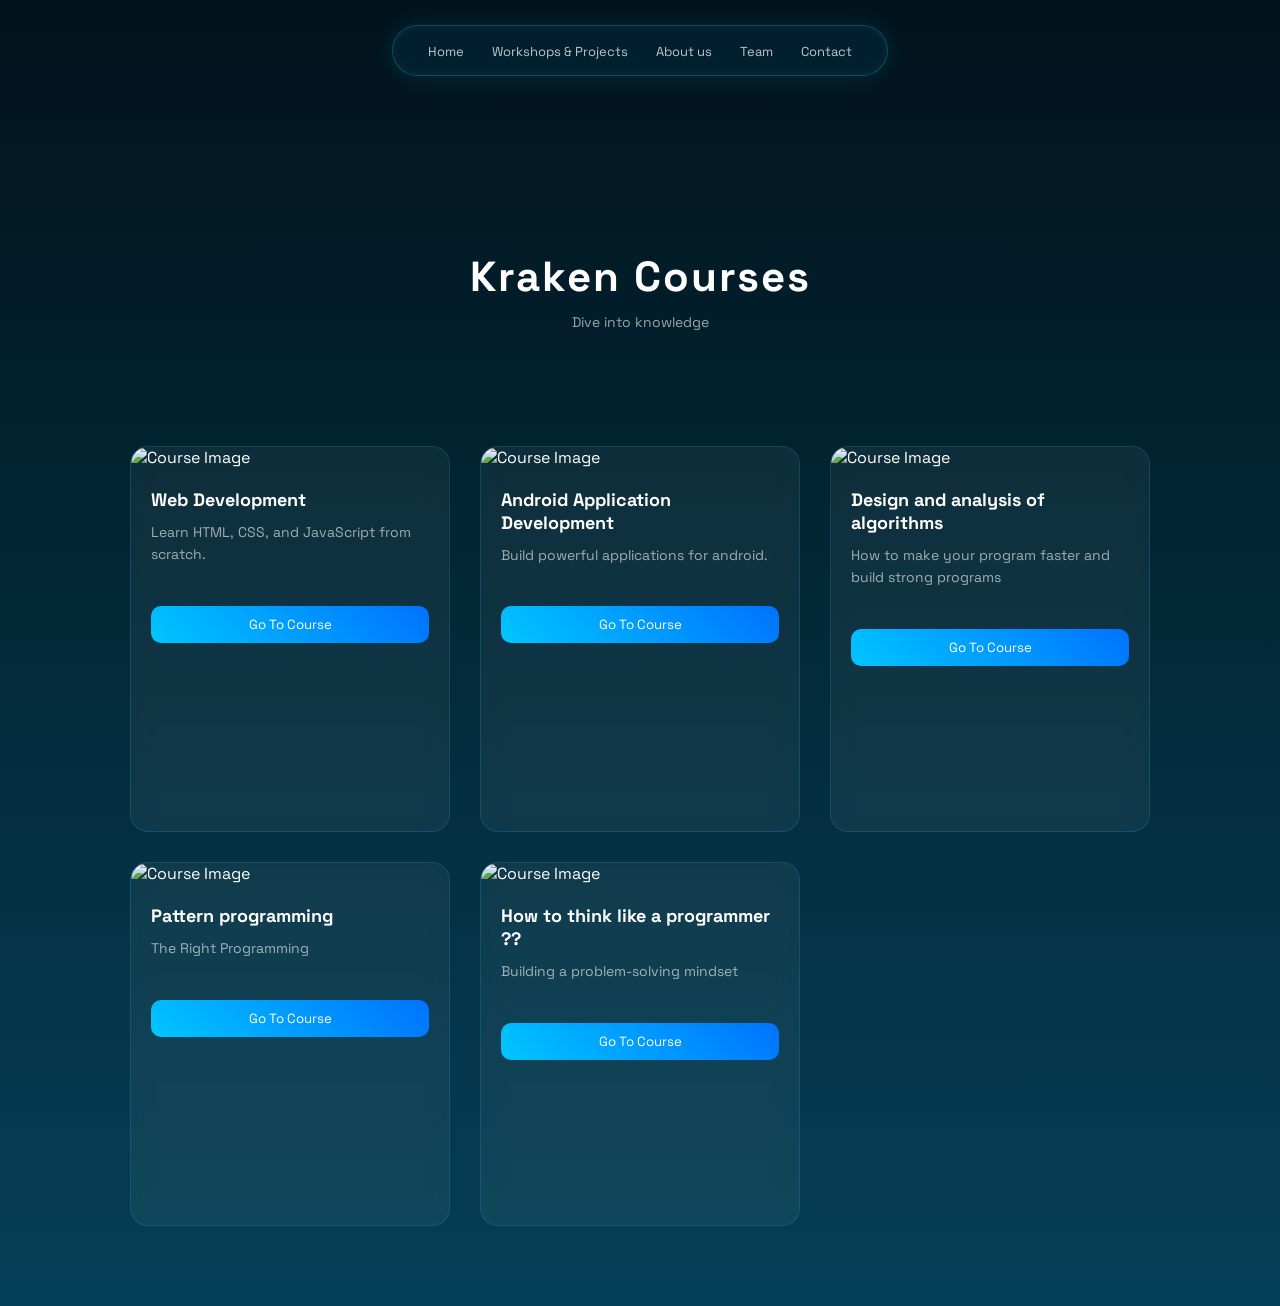
==== courses.html @ 7a17cb54 "Add files via upload" ====
<!DOCTYPE html>
<html lang="en">
<head>
    <meta charset="UTF-8">
    <meta name="viewport" content="width=device-width, initial-scale=1.0">
    <title>Kraken Courses</title>
        <link rel="icon" type="image/png" href="Images/Personal/k.png">
    <link rel="stylesheet" href="style.css">
</head>
<body class="courses-page">

<header class="sub-page-header">
    <header class="main">
        <nav>
            <ul>
                 <li><a href="../Index.html">Home</a></li>
                 <li><a href="../Index.html#workshops-projects">Workshops & Projects</a></li>
                 <li><a href="../Index.html#about-section">About us</a></li>
                 <li><a href="../Index.html#team-section">Team</a></li>
                 <li><a href="../Index.html#contact-section">Contact</a></li>
            </ul>
        </nav>
    </header>
</header>
<body class="courses-page">

    <header class="sub-page-header">
        <h1>Kraken Courses</h1>
        <p>Dive into knowledge</p>
    </header>

    <section class="courses-container">

        <article class="course-card">
            <img src="images/Courses/WebDevelopment.png" alt="Course Image">

            <div class="course-content">
                <h3>Web Development</h3>
                <p>Learn HTML, CSS, and JavaScript from scratch.</p>
                <a href="Courses/Web.html">
                <button>Go To Course</button>
                </a>
            </div>
        </article>

        <article class="course-card">
            <img src="Images/Courses/AndroidDev.png" alt="Course Image">

            <div class="course-content">
                <h3>Android Application Development</h3>
                <p>Build powerful applications for android.</p>
                <a href="Courses/Android.html" >
                    <button>Go To Course</button>
                </a>
            </div>
        </article>

        <article class="course-card">
            <img src="Images/Courses/Algo.png" alt="Course Image">

            <div class="course-content">
                <h3>Design and analysis of algorithms</h3>
                <p>How to make your program faster and build strong programs</p>
                <a href="Courses/Design.html" >
                <button>Go To Course</button>
                </a>
            </div>
        </article>

        <article class="course-card">
            <img src="Images/Courses/PatternProg.png" alt="Course Image">

            <div class="course-content">
                <h3>Pattern programming</h3>
                <p>The Right Programming</p>
                <a href="Courses/Pattern.html" >
                <button>Go To Course</button>
                </a>
            </div>
        </article>

        <article class="course-card">
            <img src="Images/Courses/HowDoYouThink.jpeg" alt="Course Image">

            <div class="course-content">
                <h3>How to think like a programmer ??</h3>
                <p>Building a problem-solving mindset</p>
                <a href="Courses/How.html" >
                <button>Go To Course</button>
                </a>
            </div>
        </article>

    </section>

</body>
</html>
---- style.css ----
/* ================= GLOBAL ================= */
@import url('https://fonts.googleapis.com/css2?family=Space+Grotesk:wght@300;400;500;600;700&display=swap');
* {
    margin: 0;
    padding: 0;
    box-sizing: border-box;
}

body {
    font-family: 'Space Grotesk', sans-serif;
    background: #050816;
    color: white;
}

html{
   scroll-behavior: smooth ;
}

/* ================= NAVBAR CAPSULE ================= */

.main {
    position: fixed;
    top: 25px;
    left: 50%;
    transform: translateX(-50%);
    z-index: 1000;
}

/* الكبسولة نفسها */

nav {
    display: flex;
    align-items: center;
    gap: 40px;

    padding: 14px 35px;

    border-radius: 50px;

    background: rgba(0, 180, 255, 0.08);
    backdrop-filter: blur(12px);

    border: 1px solid rgba(0, 229, 255, 0.25);

    box-shadow: 
        0 0 25px rgba(0, 229, 255, 0.12),
        inset 0 0 10px rgba(255, 255, 255, 0.05);
}


/* Menu */

nav ul {
    list-style: none;
    display: flex;
    gap: 28px;
}

nav ul li a {
    text-decoration: none;
    color: rgba(255, 255, 255, 0.75);
    font-size: 13px;
    transition: 0.3s;
    position: relative;
}

/* Hover */

nav ul li a:hover {
    color: #00e5ff;
}

nav ul li a::after {
    content: "";
    position: absolute;
    left: 0;
    bottom: -4px;
    width: 0;
    height: 2px;
    background: #00e5ff;
    transition: 0.3s;
}

nav ul li a:hover::after {
    width: 100%;
}

nav ul li a.active {
    color: #00e5ff;
}

nav ul li a.active::after {
    width: 100%;
}

@media (max-width: 768px) {

    nav {
        padding: 10px 18px;   /* كان 14px 35px */
        gap: 20px;            /* كان 40px */
        border-radius: 30px;  /* أخف شوي */
    }

    nav ul {
        gap: 15px;            /* كان 28px */
    }

    nav ul li a {
        font-size: 11px;      /* كان 13px */
    }
}

/* ================= SECTIONS ================= */

/* ================= HERO ================= */

.hero {
    min-height: 100vh;

    background: linear-gradient(
        135deg,
        #00111f,
        #002b45,
        #003b5c,
        #00111f
    );

    background-size: 400% 400%;

    animation: oceanMove 12s ease infinite;

    display: flex;
    justify-content: center;
    align-items: center;
    text-align: center;
     position: relative;
    overflow: hidden;
}

.hero-lottie {
    width: 220px;
    margin: 0 auto 25px auto;
    display: block;

    filter: drop-shadow(0 0 20px rgba(0, 229, 255, 0.35));
}




.hero-overlay {
    position: absolute;
    inset: 0;
    background: rgba(0, 0, 0, 0.2);
    transition: 0.2s;
}

.hero::before {
    content: "";
    position: absolute;
    inset: 0;

    background: radial-gradient(
        circle at 50% 0%,
        rgba(0, 229, 255, 0.15),
        transparent 60%
    );

    opacity: 0.6;
}

@keyframes oceanMove {
    0% {
        background-position: 0% 50%;
    }
    50% {
        background-position: 100% 50%;
    }
    100% {
        background-position: 0% 50%;
    }
}

/* المحتوى */

.hero-content {
    max-width: 600px;
}

/* اللوغو */

.hero-logo {
    width: 200px;
    margin-bottom: 0px;

    filter: drop-shadow(0 0 15px rgba(0, 229, 255, 0.35));
}

/* العنوان */

.hero h1 {
    font-size: 75px;
    letter-spacing: 10px;
    margin-bottom: 10px;
    margin-top: 0;

    background: linear-gradient(45deg, #00e5ff, #4facfe);
    -webkit-background-clip: text;
    -webkit-text-fill-color: transparent;
}

/* النص */

.hero p {
    opacity: 0.6;
    margin-bottom: 30px;
}

section, footer {
    min-height: 100vh;
    padding: 140px 60px 60px 60px;
    display: flex;
    flex-direction: column;
    justify-content: center;
}

/* Workshops */

#workshops-projects {
  background: linear-gradient(
        135deg,
        #00111f,
        #002a44,
        #001a2e
    );
    position: relative;
    overflow: hidden;
}

/* ================= WORKS CONTAINER ================= */

.works-container {
    display: flex;
    gap: 30px;
    margin-top: 60px;

    flex-wrap: wrap;
}

/* ================= CARD ================= */

.work-card {
    background: rgba(0, 180, 255, 0.05);
    border: 1px solid rgba(0, 229, 255, 0.15);

    border-radius: 18px;
    overflow: hidden;

    width: 320px;

    backdrop-filter: blur(10px);

    cursor: pointer;

    box-shadow: 0 0 15px rgba(0, 229, 255, 0.05);

    /* Animation State */
    opacity: 0;
    transform: translateY(-50px);

   transition: 1.6s cubic-bezier(0.16, 1, 0.3, 1);

}

.work-card img {
    width: 100%;
    height: 220px;      /* ارتفاع ثابت لكل الصور */
    object-fit: cover;  /* أهم سطر */
    display: block;
}

.work-card.show {
    opacity: 1;
    transform: translateY(0);
}

/* Hover Effect 🔥 */

.work-card:hover {
    transform: translateY(-10px) scale(1.02);

    border-color: rgba(0, 229, 255, 0.35);

    box-shadow:
        0 0 25px rgba(0, 229, 255, 0.12);
}

/* النص */

.section-title {
    opacity: 0;
    transform: translateX(60px);

transition: 1.6s cubic-bezier(0.16, 1, 0.3, 1);}

.section-title.show {
    opacity: 1;
    transform: translateX(0);
}

/* الكروت */

.work-card {
    opacity: 0;
    transform: translateY(-50px);

    transition: 0.8s ease;
}

.work-card.show {
    opacity: 1;
    transform: translateY(0);
}

/* ================= IMAGE ================= */

.work-card img {
    width: 100%;
    height: 250px;      /* خليه ثابت */
    object-fit:cover;  /* أهم سطر */
    object-position: top; /* يركز القص بالنص */
    display: block;
        filter: brightness(0.85);

}


/* ================= CONTENT ================= */

.work-content {
    padding: 18px;
}

.work-content h3 {
    font-size: 18px;
    margin-bottom: 8px;

    color: #00e5ff;
}

.work-content p {
    font-size: 13px;
    opacity: 0.65;
    line-height: 1.6;
}
/* About */

#about-section {

    background: linear-gradient(
        135deg,
        #001a2e,
        #002f4f,
        #001f38
    );

}



.about-gallery {
    margin-top: 50px;

    display: flex;
    gap: 20px;

    overflow-x: auto;
    padding-bottom: 10px;
}

.about-gallery img {
    width: 200px;
    height: 140px;

    object-fit: cover;
    border-radius: 16px;

    transition: 0.4s ease;
    cursor: pointer;

    opacity: 0.8;
}

.about-gallery img:hover {
    transform: translateY(-10px) scale(1.05);

    opacity: 1;

    box-shadow:
        0 15px 30px rgba(0, 229, 255, 0.2);
}

/* Team */

#team-section {
    background: linear-gradient(
        135deg,
        #001f38,
        #003b63,
        #002544
    );
}

/* Footer */

#contact-section {
    background: linear-gradient(
        135deg,
        #002544,
        #00111f
    );
}

/* ================= TEXT ================= */

h1 {
    font-size: 42px;
    margin-bottom: 15px;
    letter-spacing: 2px;
}

h2 {
    font-size: 32px;
    margin-bottom: 10px;
}

h3 {
    font-size: 24px;
    margin-bottom: 10px;
}

p {
    opacity: 0.7;
    margin-bottom: 25px;
}
/* ================= BUTTON ================= */

button {
    width: fit-content;
    padding: 12px 28px;
    background: rgba(0, 229, 255, 0.1);
    border: 1px solid rgba(0, 229, 255, 0.4);
    color: rgba(255, 255, 255, 0.75);
    font-family: inherit;
    cursor: pointer;
    transition: 0.3s;
}

button:hover {
    background: rgba(0, 229, 255, 0.2);
    box-shadow: 0 0 15px rgba(0, 229, 255, 0.3);
}

/* ================= FOOTER CINEMATIC ================= */

#contact-section {
    position: relative;

    background: radial-gradient(
        circle at top,
        rgba(0, 229, 255, 0.08),
        #020617 40%,
        #000000 85%
    );

    padding: 90px 60px 35px 60px;

    overflow: hidden;
}

/* Glow Line */

#contact-section::before {
    content: "";
    position: absolute;

    top: 0;
    left: -50%;

    width: 200%;
    height: 1px;

    background: linear-gradient(
        90deg,
        transparent,
        rgba(0, 229, 255, 0.7),
        transparent
    );

    animation: glowLine 6s linear infinite;
}

@keyframes glowLine {
    0%   { transform: translateX(0); }
    100% { transform: translateX(50%); }
}

.footer-container {
    backdrop-filter: blur(6px);
}

/* ================= CONTAINER ================= */

.footer-container {
    display: flex;
    justify-content: space-between;
    gap: 60px;

    flex-wrap: wrap;
}

/* ================= TEXT ================= */

.footer-brand h1 {
    font-size: 60;
    letter-spacing: 2px;
    color: #00e5ff;
}
.footer-brand samp {
    font-size: 20px;
    letter-spacing: 2px;
    color: #00e5ff;
}

.footer-brand p {
    opacity: 0.5;
    font-size: 13px;
}


.footer-social h4 {
    font-size: 16px;
    margin-bottom: 12px;
    color: rgba(255, 255, 255, 0.85);
}

.footer-contact p {
    font-size: 13px;
    opacity: 0.6;
    margin-bottom: 6px;
}

.footer-contact span {
    color: rgba(255, 255, 255, 0.9);
}

/* ================= SOCIAL ================= */

.social-icons {
    display: flex;
    gap: 14px;
    margin-top: 10px;
}

.social-icons a {
    width: 38px;
    height: 38px;

    display: flex;
    align-items: center;
    justify-content: center;

    border-radius: 10px;

    background: rgba(0, 180, 255, 0.05);
    border: 1px solid rgba(0, 229, 255, 0.15);

    color: rgba(255, 255, 255, 0.7);

    transition: 0.3s ease;
}

.social-icons a:hover {
    transform: translateY(-3px);

    border-color: rgba(0, 229, 255, 0.35);

    box-shadow: 0 0 15px rgba(0, 229, 255, 0.18);

    color: #00e5ff;
}

/* ================= BOTTOM ================= */

.footer-bottom {
    margin-top: 50px;
    padding-top: 18px;

    border-top: 1px solid rgba(255, 255, 255, 0.08);
    text-align: center;
}

.footer-bottom p {
    font-size: 12px;
    opacity: 0.45;


}
.footer-bottom-1 {
    margin-top: auto; 
    padding: 13px;
   border-top: 1px solid rgba(255, 255, 255, 0.08);

    text-align: center;
}


/* ================= COURSES PAGE ================= */

.courses-page {
    margin: 0;
    font-family: 'Space Grotesk', sans-serif;

    background: linear-gradient(
        180deg,
        #02121c,
        #032a3a,
        #053f57
    );

    color: white;
    min-height: 100vh;
}

/* ================= HEADER ================= */

.sub-page-header {
    text-align: center;
    padding: 100px 20px 50px;
}

.sub-page-header h1 {
    font-size: 42px;
    margin-bottom: 10px;
    letter-spacing: 2px;
}

.sub-page-header p {
    opacity: 0.6;
    font-size: 14px;
}

/* ================= CONTAINER ================= */

.courses-container {
    display: grid;
   grid-template-columns: repeat(auto-fit, minmax(280px, 320px));
   justify-content: center;

    gap: 30px;
    padding: 40px 80px 80px;
}

/* ================= COURSE CARD ================= */

.course-card {
    background: rgba(255, 255, 255, 0.05);
    backdrop-filter: blur(10px);

    border-radius: 18px;
    overflow: hidden;

    transition: 0.6s ease;
    border: 1px solid rgba(0, 229, 255, 0.15);

    height: auto;
}

/* Hover Effect */

.course-card:hover {
    transform: translateY(-10px) scale(1.02);

    box-shadow:
        0 0 25px rgba(0, 229, 255, 0.15);
}

/* ================= IMAGE ================= */

.course-card img {
    width: 100%;
    height: 180px;
    object-fit: cover;
}

/* ================= CONTENT ================= */

.course-content {
    padding: 20px;
}

.course-content h3 {
    margin: 0 0 10px;
    font-size: 18px;
}

.course-content p {
    opacity: 0.6;
    font-size: 14px;
    line-height: 1.6;
}

/* ================= BUTTON ================= */

.course-content button {
    margin-top: 15px;
    width: 100%;

    background: linear-gradient(45deg, #00c6ff, #0072ff);
    border: none;

    padding: 10px;
    border-radius: 10px;

    color: white;
    cursor: pointer;

    transition: 0.4s ease;
}

/* Button Hover */

.course-content button:hover {
    transform: scale(1.03);

    box-shadow:
        0 0 15px rgba(0, 198, 255, 0.35);
}

/* ================= RESPONSIVE ================= */

@media (max-width: 768px) {

    .courses-container {
        padding: 30px 20px 60px;
    }

    .sub-page-header h1 {
        font-size: 32px;
    }
}
   





/* ================= mohammad dana ================= */
/* ================= mohammad dana ================= */
/* ================= mohammad dana ================= */
/* ================= mohammad dana ================= */


.cards-container .work-card {
  position: relative;
  width: 320px;       /* حجم البطاقة */
  cursor: pointer;
  border-radius: 18px;
  overflow: hidden;
  transition: transform 0.3s ease;
}

.cards-container .work-card img {
  width: 100%;
  height: 250px;      /* ارتفاع الصورة */
  object-fit: cover;
  border-radius: 18px 18px 0 0;
  display: block;
}

/* محتوى البطاقة الأساسي */
.cards-container .work-content {
  padding: 18px;
  transition: opacity 0.5s ease;
}

/* overlay */
.cards-container .card-hover {
  position: absolute;
  inset: 0;
  display: flex;
  justify-content: center;
  align-items: center;
  flex-direction: column;
  background: rgba(0,0,0,0.8);
  backdrop-filter: blur(8px);
  opacity: 0;
  transition: opacity 0.5s ease;
  color: white;
  text-align: center;
  padding: 20px;
}

/* Hover Effect */
.cards-container .work-card:hover .work-content {
  opacity: 0; /* يخفي المحتوى الأساسي */
}

.cards-container .work-card:hover .card-hover {
  opacity: 1; /* يظهر overlay */
}

@media (max-width: 768px) {
  .cards-container .work-card {
    margin: 0 auto; /* تأكيد إضافي للتوسيط */
    width: 90%;    /* اختيار عرض مناسب ليكون هناك هوامش بسيطة */
    max-width: 320px; /* لا تزيد عن الحجم الأصلي */
  }
}


/* ================= mohammad dana ================= */
/* ================= mohammad dana ================= */















.youtube-section {
    display: flex;
    gap: 20px;
    padding: 40px;
    max-width: 1200px;
    margin: 0 auto;
    height: 500px; /* يمكنك تعديل الارتفاع */
}
/* منطقة الفيديو تأخذ مساحة أكبر */
.video-display {
    flex: 3;
}
.video-display iframe {
    width: 100%;
    height: 100%;
    border-radius: 15px;
    border: 1px solid rgba(0, 210, 255, 0.3);
}



/* قائمة الفيديوهات */
.video-playlist {
    flex: 1;
    background: rgba(255, 255, 255, 0.05);
    border-radius: 15px;
    border: 1px solid rgba(255, 255, 255, 0.1);
    display: flex;
    flex-direction: column;
    overflow: hidden;
}
.video-playlist h3 {
    padding: 15px;
    margin: 0;
    color: #ffffff;
    font-size: 1.1rem;
    border-bottom: 1px solid rgba(255, 255, 255, 0.1);
}
.playlist-items {
    overflow-y: auto; /* لإضافة سكرول بار إذا زادت الفيديوهات */
}
.item {
    padding: 15px;
    color: #fff;
    cursor: pointer;
    border-bottom: 1px solid rgba(255, 255, 255, 0.05);
    transition: 0.3s;
    font-size: 14px;
}
.item:hover, .item.active {
    background: rgba(0, 210, 255, 0.1);
    color: #00d2ff;
}
.playlist-items {
    direction: rtl;
}
.playlist-items > * {
    direction: ltr;
}
/* Scrollbar */
.playlist-items::-webkit-scrollbar {
    width: 6px;
}
.playlist-items::-webkit-scrollbar-track {
    background: rgba(255, 255, 255, 0.05);
    border-radius: 10px;
}
.playlist-items::-webkit-scrollbar-thumb {
    background: #00d2ff;
    border-radius: 10px;
    box-shadow: 0 0 5px rgba(0, 210, 255, 0.5);
}
.playlist-items::-webkit-scrollbar-thumb:hover {
    background: #008fb3;
}

/* --- إعدادات الديسكتوب الافتراضية --- */
.youtube-section {
    display: flex;
    flex-direction: row-reverse; /* لضمان القائمة على اليمين */
    gap: 20px;
    padding: 20px;
}

.mobile-menu-btn {
    display: none; /* مخفي في الديسكتوب */
}
@media (max-width: 768px) {
    /* 1. إلغاء الارتفاع الثابت للقسم الرئيسي */
    .youtube-section {
        flex-direction: column; /* جعل الفيديو والقائمة فوق بعض */
        height: auto; 
        padding: 10px;
        margin-top: 60px; /* مسافة عشان زر المنيو ما يغطي الفيديو */
    }

    /* 2. ضبط منطقة الفيديو */
    .video-display {
        width: 100%;
        flex: none; /* إلغاء الفليكس القديم */
        /* تحديد نسبة العرض للارتفاع 16:9 */
        aspect-ratio: 16 / 9; 
    }

    /* 3. التأكد من أن iframe يملأ الحاوية تماماً */
    .video-display iframe {
        width: 100%;
        height: 100%;
        border-radius: 10px;
    }
}

/*#####################################################################*/


/* --- إعدادات الديسكتوب (القائمة على اليسار) --- */
.youtube-section {
    display: flex;
    flex-direction: row; /* الترتيب الطبيعي: القائمة أولاً (يسار) ثم الفيديو (يمين) */
    gap: 20px;
    padding: 20px;
}
.close-menu {
    display: none;
}
/* --- إعدادات الجوال (شاشات أصغر من 768px) --- */
@media (max-width: 768px) {
    .mobile-menu-btn {
        padding: 10px 18px;
        gap: 20px;
        border-radius: 30px;
        display: block;
        position: fixed;
        top: 15px;
        left: 15px; /* نقل الزر الأزرق لليسار أيضاً ليتناسق التصميم */
        right: auto; /* إلغاء التموضع القديم */ 
        z-index: 2000; /* بقية تنسيقات الألوان كما هي عندك */
        /* ... كود التنسيق الحالي الخاص بك ... */
        transition: opacity 0.3s ease, visibility 0.3s ease;
        box-shadow: 0 0 25px rgba(0, 229, 255, 0.12), inset 0 0 10px rgba(255, 255, 255, 0.05);
        border: 1px solid rgba(0, 229, 255, 0.25);

    }
    .hidden {
     opacity: 0;
     visibility: hidden;
     pointer-events: none; /* لمنع الضغط عليه وهو مخفي */
     }
.video-playlist {
        position: fixed;
        top: 0;
        left: -100%; /* مخفية خارج الشاشة جهة اليسار */
        right: auto;
        width: 280px;
        height: 100%;
        
        /* --- التعديل هنا: إضافة التدرج اللوني الذي اخترته --- */
        background: linear-gradient(180deg, #02121c, #032a3a, #053f57);
        
        z-index: 1500;
        transition: 0.4s ease-in-out;
        
        /* التوهج الأزرق سيبدو أجمل الآن مع هذه الخلفية الغامقة */
        box-shadow: 0 0 25px rgba(0, 229, 255, 0.12), inset 0 0 10px rgba(255, 255, 255, 0.05);
        border: 1px solid rgba(0, 229, 255, 0.25);
    }
    /* ظهور القائمة من اليسار */
    .video-playlist.show {
        left: 0;
    }

    .close-menu {
        display: block;
        position: absolute;
        bottom: 20px;
        left: 20px; /* زر الإغلاق أسفل يسار القائمة */
        right: auto;
        cursor: pointer;
        color: #00d2ff;
        z-index: 1600;
        font-size: 2.5rem;
    }


    


}
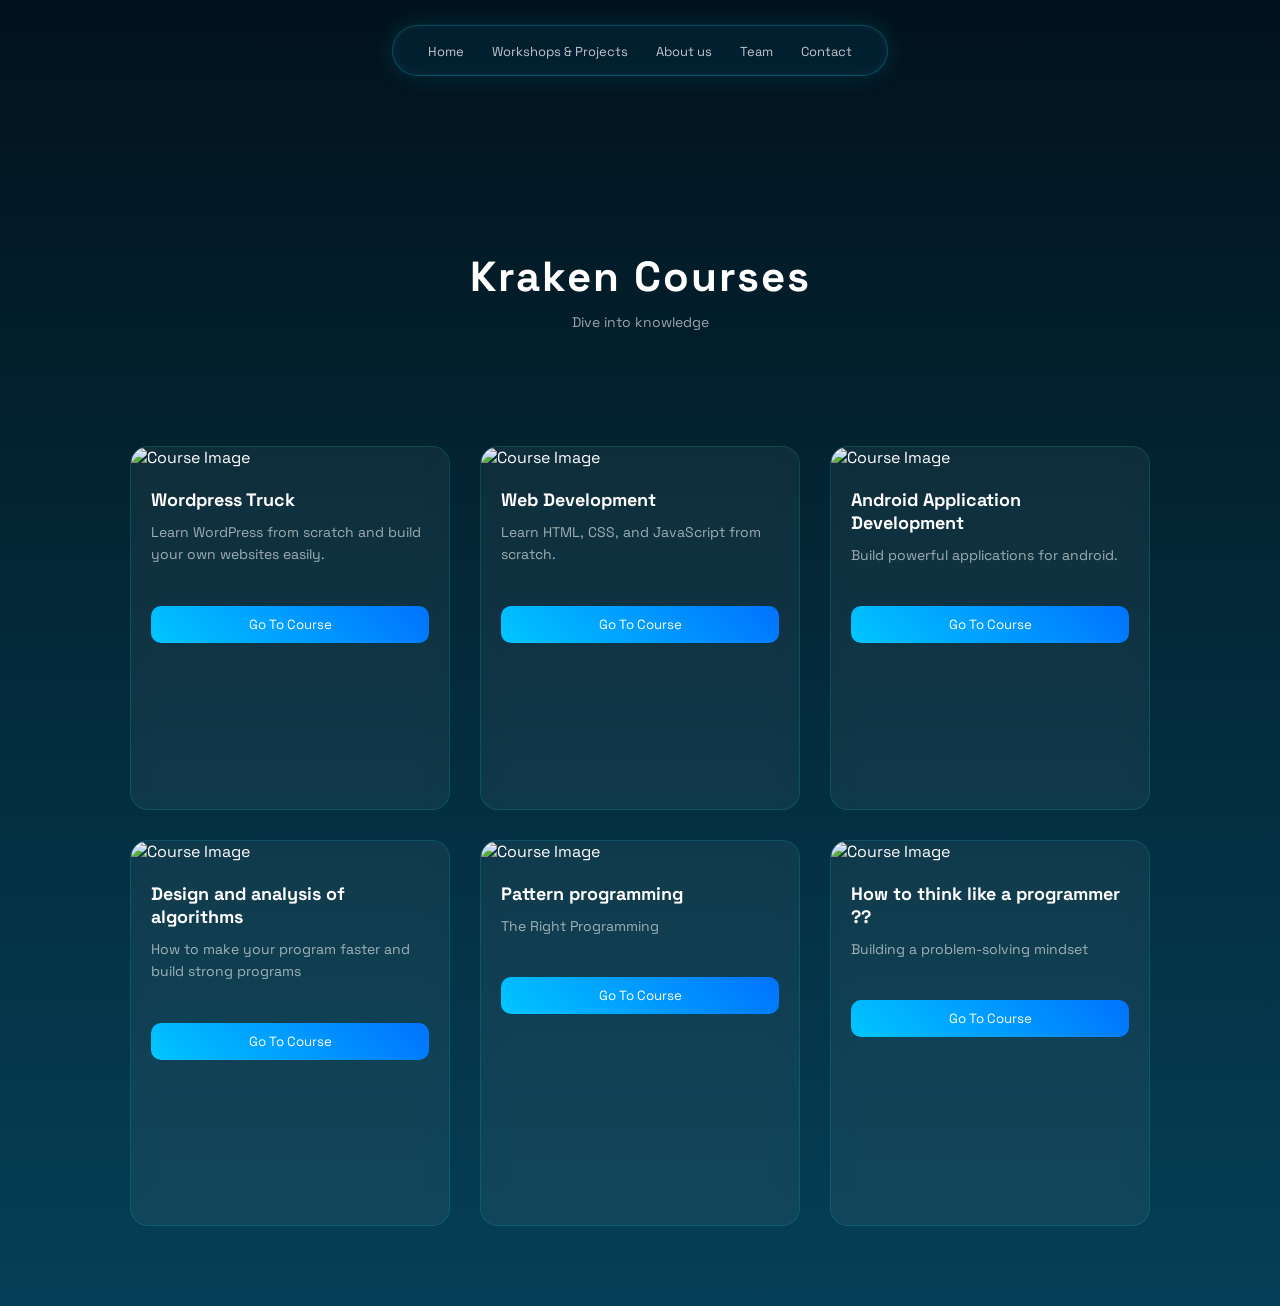
==== commit ed6cd1f0: "نهائي 2026-4-6" ====
--- a/courses.html
+++ b/courses.html
@@ -31,6 +31,18 @@
     </header>
 
     <section class="courses-container">
+
+        <article class="course-card">
+            <img src="images/Courses/Wordprese truck.png" alt="Course Image">
+
+            <div class="course-content">
+                <h3>Wordpress Truck</h3>
+                <p>Learn WordPress from scratch and build your own websites easily.</p>
+                <a href="Courses/WordPress.html">
+                    <button>Go To Course</button>
+                </a>
+            </div>
+        </article>
 
         <article class="course-card">
             <img src="images/Courses/WebDevelopment.png" alt="Course Image">
